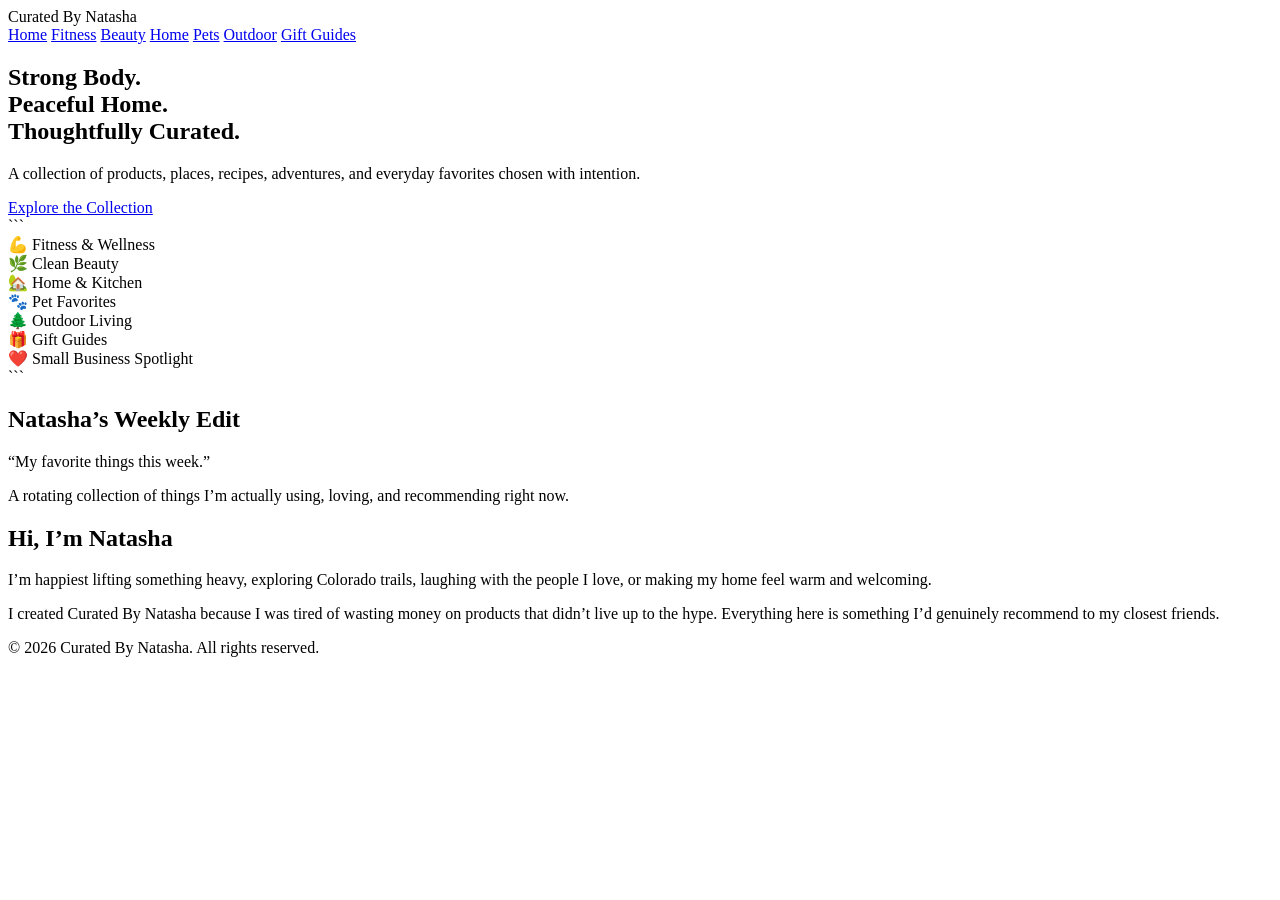
==== index.html @ b020c721 "Add Homepage" ====
<!DOCTYPE html>

<html lang="en">
<head>
  <meta charset="UTF-8" />
  <meta name="viewport" content="width=device-width, initial-scale=1.0" />
  <title>Curated By Natasha</title>
  <link rel="stylesheet" href="style.css" />

  <!-- Fonts -->

  <link href="https://fonts.googleapis.com/css2?family=Playfair+Display:wght@500;600;700&family=Inter:wght@300;400;500;600&display=swap" rel="stylesheet">
</head>

<body>

  <!-- NAV -->

  <header class="nav">
    <div class="logo">Curated By Natasha</div>
    <nav>
      <a href="#">Home</a>
      <a href="#">Fitness</a>
      <a href="#">Beauty</a>
      <a href="#">Home</a>
      <a href="#">Pets</a>
      <a href="#">Outdoor</a>
      <a href="#">Gift Guides</a>
    </nav>
  </header>

  <!-- HERO -->

  <section class="hero">
    <h1>Strong Body.<br>Peaceful Home.<br>Thoughtfully Curated.</h1>
    <p>
      A collection of products, places, recipes, adventures, and everyday favorites chosen with intention.
    </p>
    <a class="btn" href="#categories">Explore the Collection</a>
  </section>

  <!-- CATEGORIES -->

  <section class="categories" id="categories">

```
<div class="card">💪 Fitness & Wellness</div>
<div class="card">🌿 Clean Beauty</div>
<div class="card">🏡 Home & Kitchen</div>
<div class="card">🐾 Pet Favorites</div>
<div class="card">🌲 Outdoor Living</div>
<div class="card">🎁 Gift Guides</div>
<div class="card">❤️ Small Business Spotlight</div>
```

  </section>

  <!-- WEEKLY EDIT -->

  <section class="weekly">
    <h2>Natasha’s Weekly Edit</h2>
    <p class="quote">“My favorite things this week.”</p>
    <p>
      A rotating collection of things I’m actually using, loving, and recommending right now.
    </p>
  </section>

  <!-- ABOUT -->

  <section class="about">
    <h2>Hi, I’m Natasha</h2>
    <p>
      I’m happiest lifting something heavy, exploring Colorado trails, laughing with the people I love,
      or making my home feel warm and welcoming.
    </p>
    <p>
      I created Curated By Natasha because I was tired of wasting money on products that didn’t live up to the hype.
      Everything here is something I’d genuinely recommend to my closest friends.
    </p>
  </section>

  <!-- FOOTER -->

  <footer>
    <p>© 2026 Curated By Natasha. All rights reserved.</p>
  </footer>

</body>
</html>
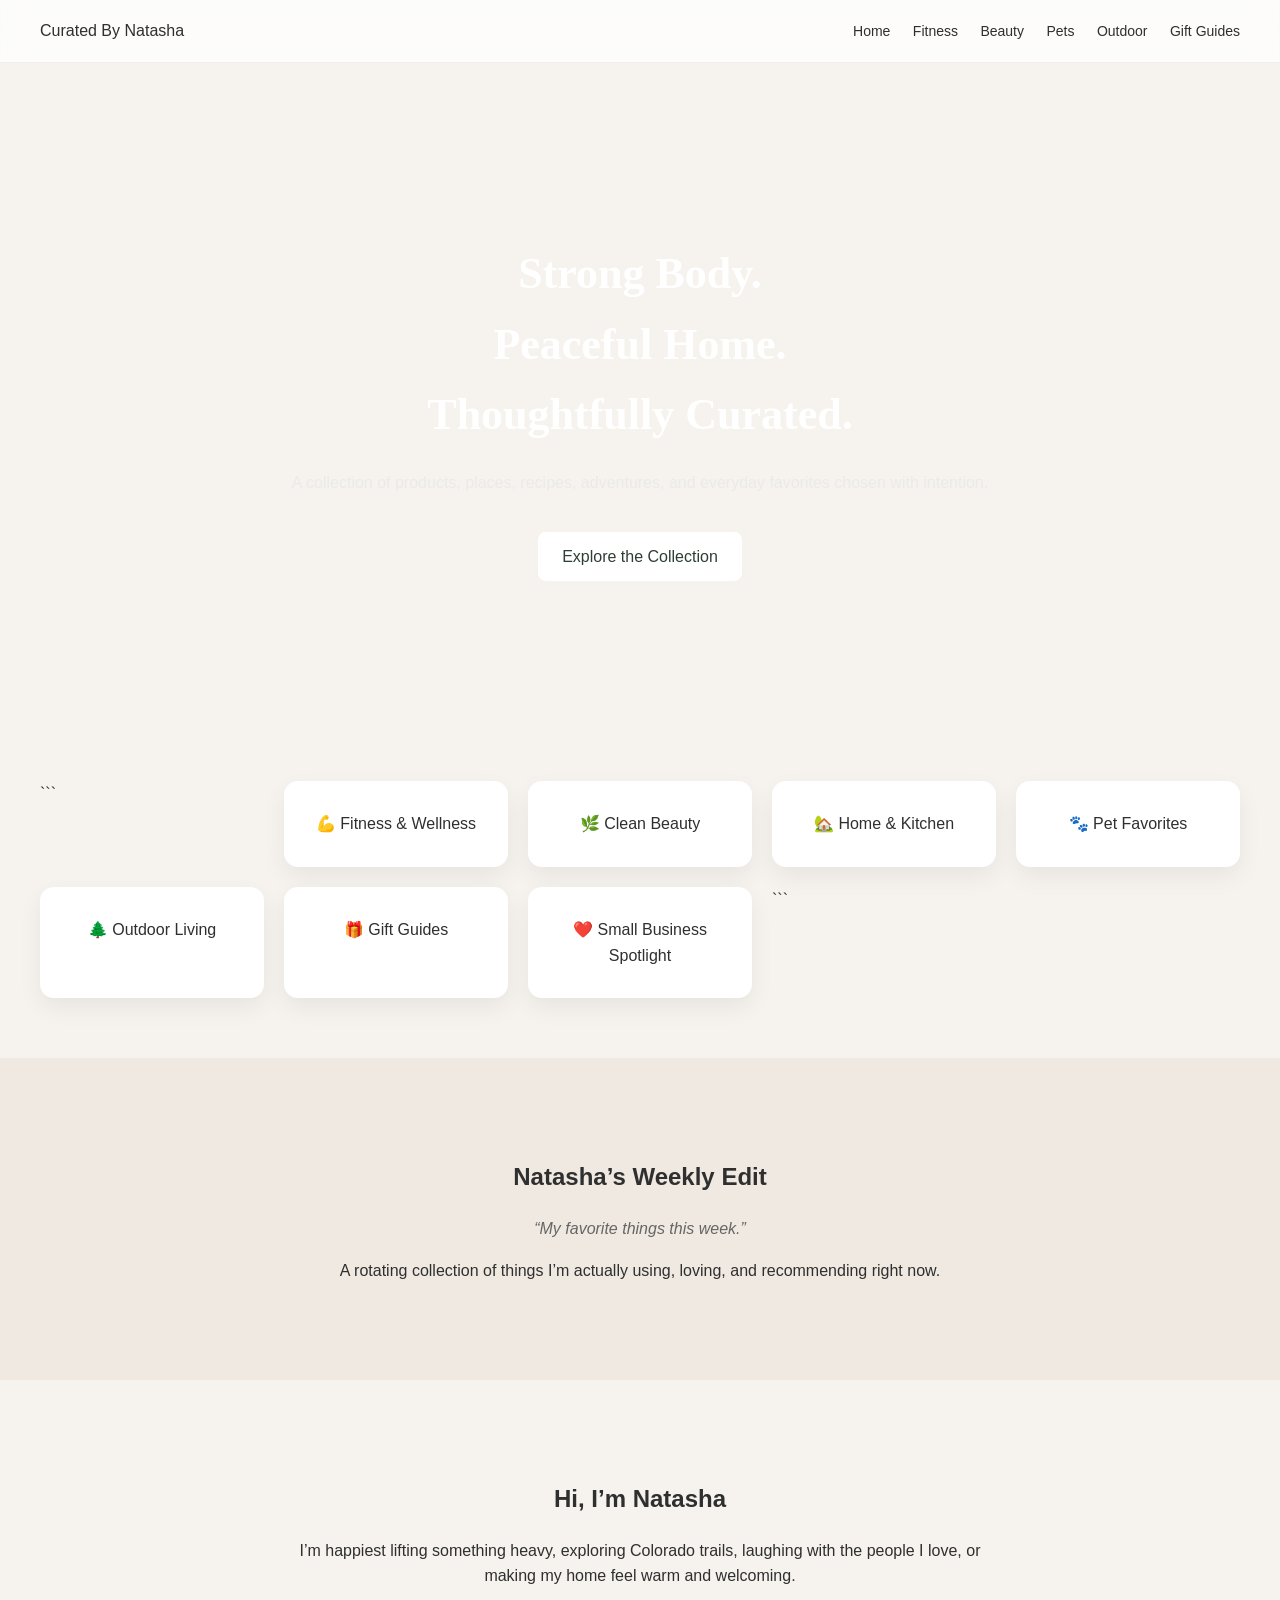
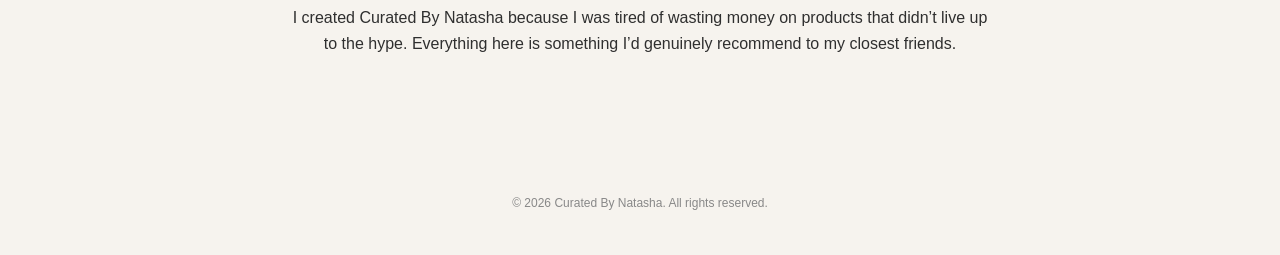
==== commit f02c0206: "Fix duplicate Home link in navigation" ====
--- a/index.html
+++ b/index.html
@@ -22,12 +22,12 @@
       <a href="#">Home</a>
       <a href="#">Fitness</a>
       <a href="#">Beauty</a>
-      <a href="#">Home</a>
-      <a href="#">Pets</a>
+          <a href="#">Pets</a>
       <a href="#">Outdoor</a>
       <a href="#">Gift Guides</a>
     </nav>
   </header>
+
 
   <!-- HERO -->
 
--- a/style.css
+++ b/style.css
@@ -0,0 +1,220 @@
+/* GLOBAL */
+body {
+margin: 0;
+font-family: "Inter", sans-serif;
+color: #2f2f2f;
+line-height: 1.6;
+
+/* soft luxury background */
+background: #f6f3ee;
+}
+
+/* NAV (STICKY + TRANSPARENT) */
+.nav {
+display: flex;
+justify-content: space-between;
+align-items: center;
+padding: 18px 40px;
+
+position: sticky;
+top: 0;
+z-index: 100;
+
+background: rgba(255,255,255,0.7);
+backdrop-filter: blur(12px);
+
+border-bottom: 1px solid rgba(0,0,0,0.05);
+}
+
+.logo {
+display: flex;
+align-items: center;
+gap: 10px;
+}
+
+.logo-mark {
+width: 36px;
+height: 36px;
+border-radius: 50%;
+background: #2f3e34;
+color: white;
+display: flex;
+align-items: center;
+justify-content: center;
+font-size: 12px;
+font-weight: bold;
+}
+
+.logo-text {
+font-family: "Playfair Display", serif;
+font-size: 18px;
+font-weight: 600;
+}
+
+.nav nav a {
+margin-left: 18px;
+text-decoration: none;
+color: #2f2f2f;
+font-size: 14px;
+}
+
+/* HERO (BACKGROUND IMAGE) */
+.hero {
+position: relative;
+text-align: center;
+padding: 140px 20px;
+color: white;
+
+/* Colorado mountain image */
+background-image: url("https://images.unsplash.com/photo-1501785888041-af3ef285b470");
+background-size: cover;
+background-position: center;
+}
+
+.hero-overlay {
+position: absolute;
+inset: 0;
+background: rgba(0,0,0,0.45);
+}
+
+.hero-content {
+position: relative;
+max-width: 800px;
+margin: auto;
+}
+
+.hero h1 {
+font-family: "Playfair Display", serif;
+font-size: 44px;
+margin-bottom: 20px;
+}
+
+.hero p {
+color: #eaeaea;
+}
+
+.btn {
+display: inline-block;
+margin-top: 20px;
+padding: 12px 24px;
+background: #ffffff;
+color: #2f3e34;
+text-decoration: none;
+border-radius: 8px;
+font-weight: 500;
+}
+
+/* CATEGORIES */
+.categories {
+display: grid;
+grid-template-columns: repeat(auto-fit, minmax(220px, 1fr));
+gap: 20px;
+padding: 60px 40px;
+}
+
+.card {
+background: white;
+padding: 30px;
+text-align: center;
+border-radius: 14px;
+box-shadow: 0 10px 25px rgba(0,0,0,0.06);
+font-weight: 500;
+
+/* hover animation */
+transition: all 0.3s ease;
+cursor: pointer;
+}
+
+.card:hover {
+transform: translateY(-6px);
+box-shadow: 0 18px 35px rgba(0,0,0,0.12);
+}
+
+/* FEATURED SECTION */
+.featured {
+padding: 80px 40px;
+text-align: center;
+}
+
+.featured h2 {
+font-family: "Playfair Display", serif;
+font-size: 32px;
+}
+
+.subtext {
+color: #777;
+margin-bottom: 40px;
+}
+
+.grid {
+display: grid;
+grid-template-columns: repeat(auto-fit, minmax(240px, 1fr));
+gap: 25px;
+}
+
+.post {
+background: white;
+border-radius: 14px;
+overflow: hidden;
+box-shadow: 0 10px 25px rgba(0,0,0,0.06);
+transition: 0.3s ease;
+}
+
+.post:hover {
+transform: translateY(-6px);
+}
+
+.img {
+height: 180px;
+background-size: cover;
+background-position: center;
+}
+
+.img1 {
+background-image: url("https://images.unsplash.com/photo-1517836357463-d25dfeac3438");
+}
+
+.img2 {
+background-image: url("https://images.unsplash.com/photo-1556228578-0d85b1a4d571");
+}
+
+.img3 {
+background-image: url("https://images.unsplash.com/photo-1505693416388-ac5ce068fe85");
+}
+
+.post h3 {
+margin: 15px;
+}
+
+.post p {
+margin: 0 15px 20px;
+color: #666;
+}
+
+/* WEEKLY EDIT */
+.weekly {
+text-align: center;
+padding: 80px 20px;
+background: #efe9e1;
+}
+
+.quote {
+font-style: italic;
+color: #666;
+}
+
+/* ABOUT */
+.about {
+max-width: 700px;
+margin: auto;
+padding: 80px 20px;
+text-align: center;
+}
+
+/* FOOTER */
+footer {
+text-align: center;
+padding: 30px;
+font-size: 12px;
+color: #888;
+}
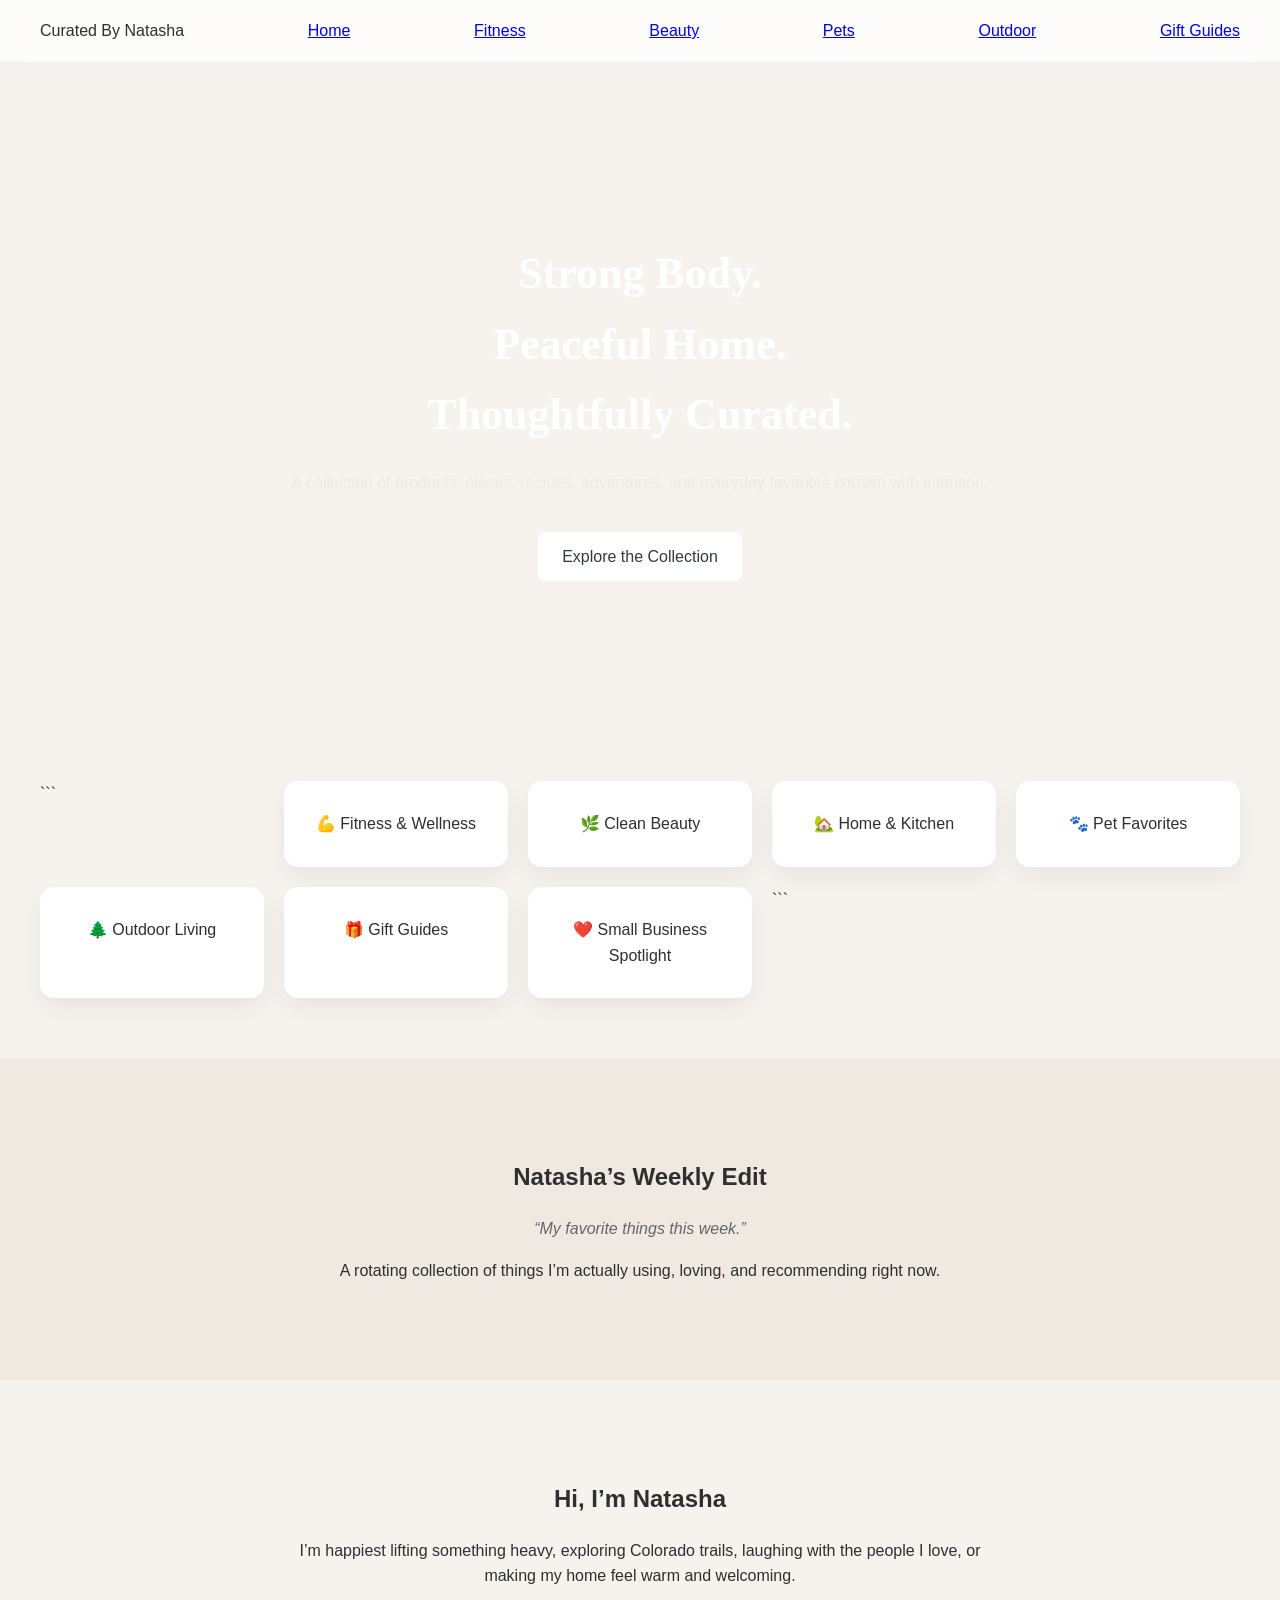
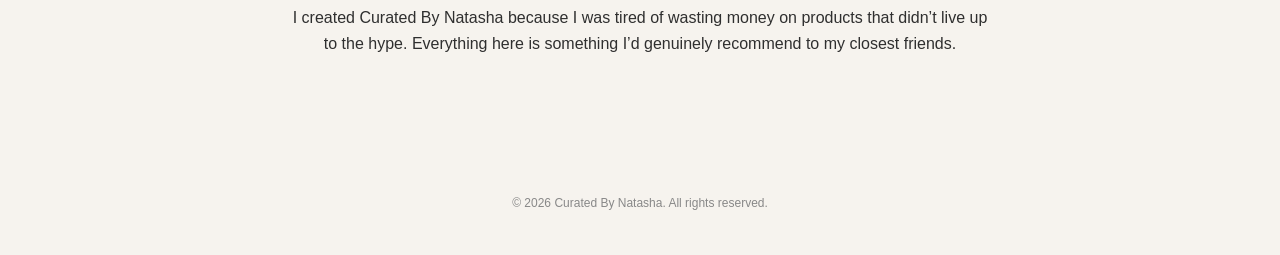
==== commit 9e21074f: "Update navigation links in index.html" ====
--- a/index.html
+++ b/index.html
@@ -18,16 +18,13 @@
 
   <header class="nav">
     <div class="logo">Curated By Natasha</div>
-    <nav>
-      <a href="#">Home</a>
-      <a href="#">Fitness</a>
-      <a href="#">Beauty</a>
-          <a href="#">Pets</a>
-      <a href="#">Outdoor</a>
-      <a href="#">Gift Guides</a>
-    </nav>
+<a href="index.html">Home</a>
+<a href="fitness.html">Fitness</a>
+<a href="beauty.html">Beauty</a>
+<a href="pets.html">Pets</a>
+<a href="outdoor.html">Outdoor</a>
+<a href="gift-guides.html">Gift Guides</a>
   </header>
-
 
   <!-- HERO -->
 
--- a/style.css
+++ b/style.css
@@ -218,3 +218,34 @@
 font-size: 12px;
 color: #888;
 }
+/* PAGE HERO */
+.page-hero {
+text-align: center;
+padding: 80px 20px;
+background: #f3f1ec;
+}
+
+.page-hero h1 {
+font-family: "Playfair Display", serif;
+font-size: 40px;
+}
+
+/* PAGE GRID */
+.grid-page {
+display: grid;
+grid-template-columns: repeat(auto-fit, minmax(240px, 1fr));
+gap: 20px;
+padding: 60px 40px;
+}
+
+.post-card {
+background: white;
+padding: 25px;
+border-radius: 12px;
+box-shadow: 0 8px 20px rgba(0,0,0,0.06);
+transition: 0.3s ease;
+}
+
+.post-card:hover {
+transform: translateY(-5px);
+}
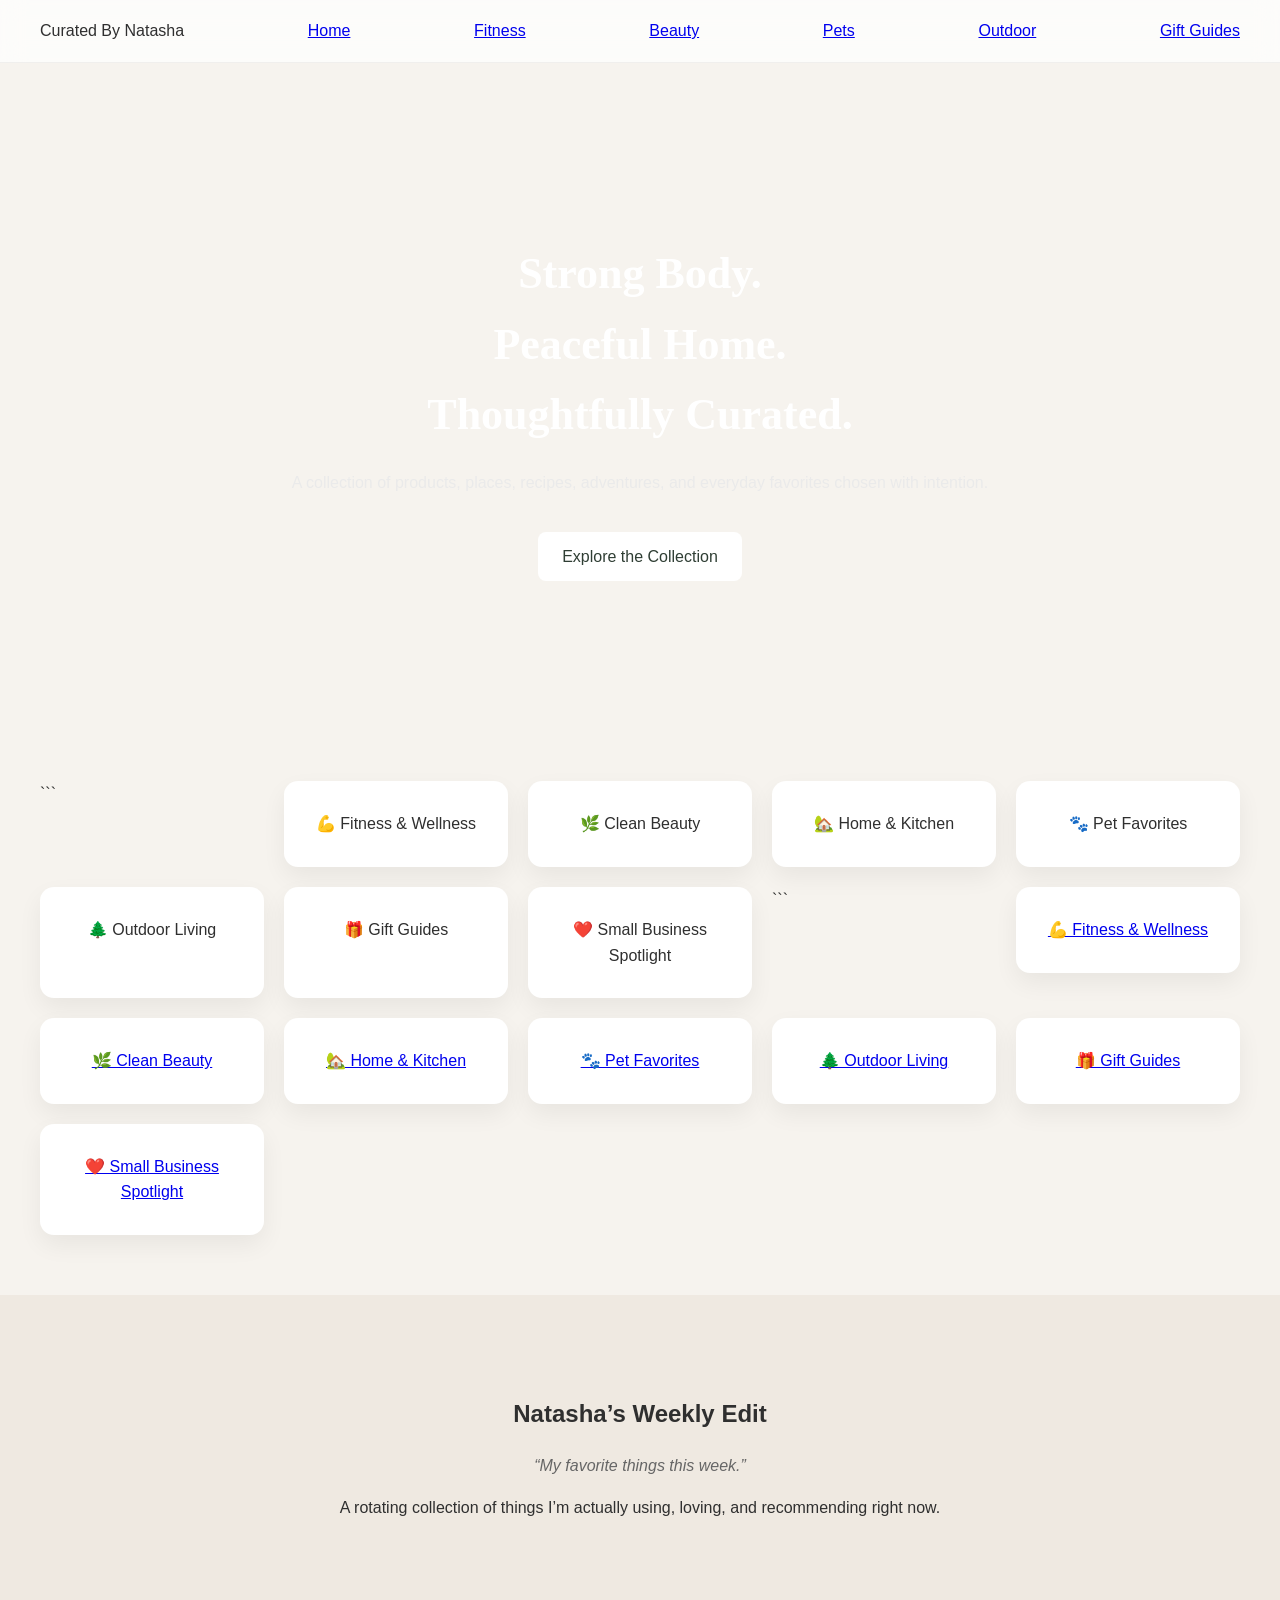
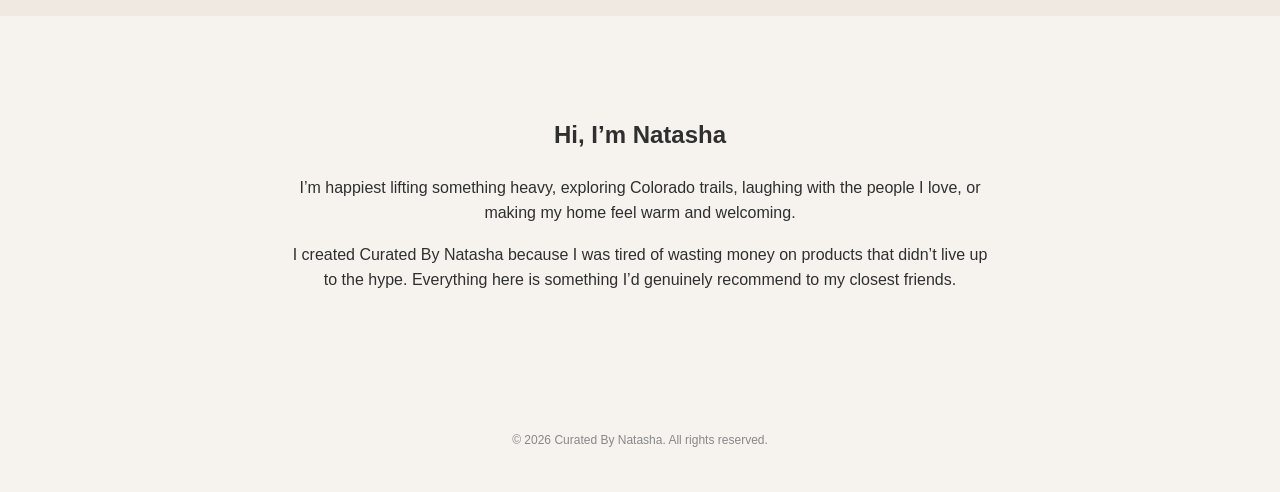
==== commit e20f461a: "Add links to various categories in index.html" ====
--- a/index.html
+++ b/index.html
@@ -49,7 +49,33 @@
 <div class="card">🎁 Gift Guides</div>
 <div class="card">❤️ Small Business Spotlight</div>
 ```
+<a href="fitness.html" class="card-link">
+  <div class="card">💪 Fitness & Wellness</div>
+</a>
 
+<a href="https://your-link-beauty.com" class="card-link">
+  <div class="card">🌿 Clean Beauty</div>
+</a>
+
+<a href="https://your-link-home.com" class="card-link">
+  <div class="card">🏡 Home & Kitchen</div>
+</a>
+
+<a href="https://your-link-pets.com" class="card-link">
+  <div class="card">🐾 Pet Favorites</div>
+</a>
+
+<a href="https://your-link-outdoor.com" class="card-link">
+  <div class="card">🌲 Outdoor Living</div>
+</a>
+
+<a href="https://your-link-gifts.com" class="card-link">
+  <div class="card">🎁 Gift Guides</div>
+</a>
+
+<a href="https://your-link-smallbiz.com" class="card-link">
+  <div class="card">❤️ Small Business Spotlight</div>
+</a>
   </section>
 
   <!-- WEEKLY EDIT -->
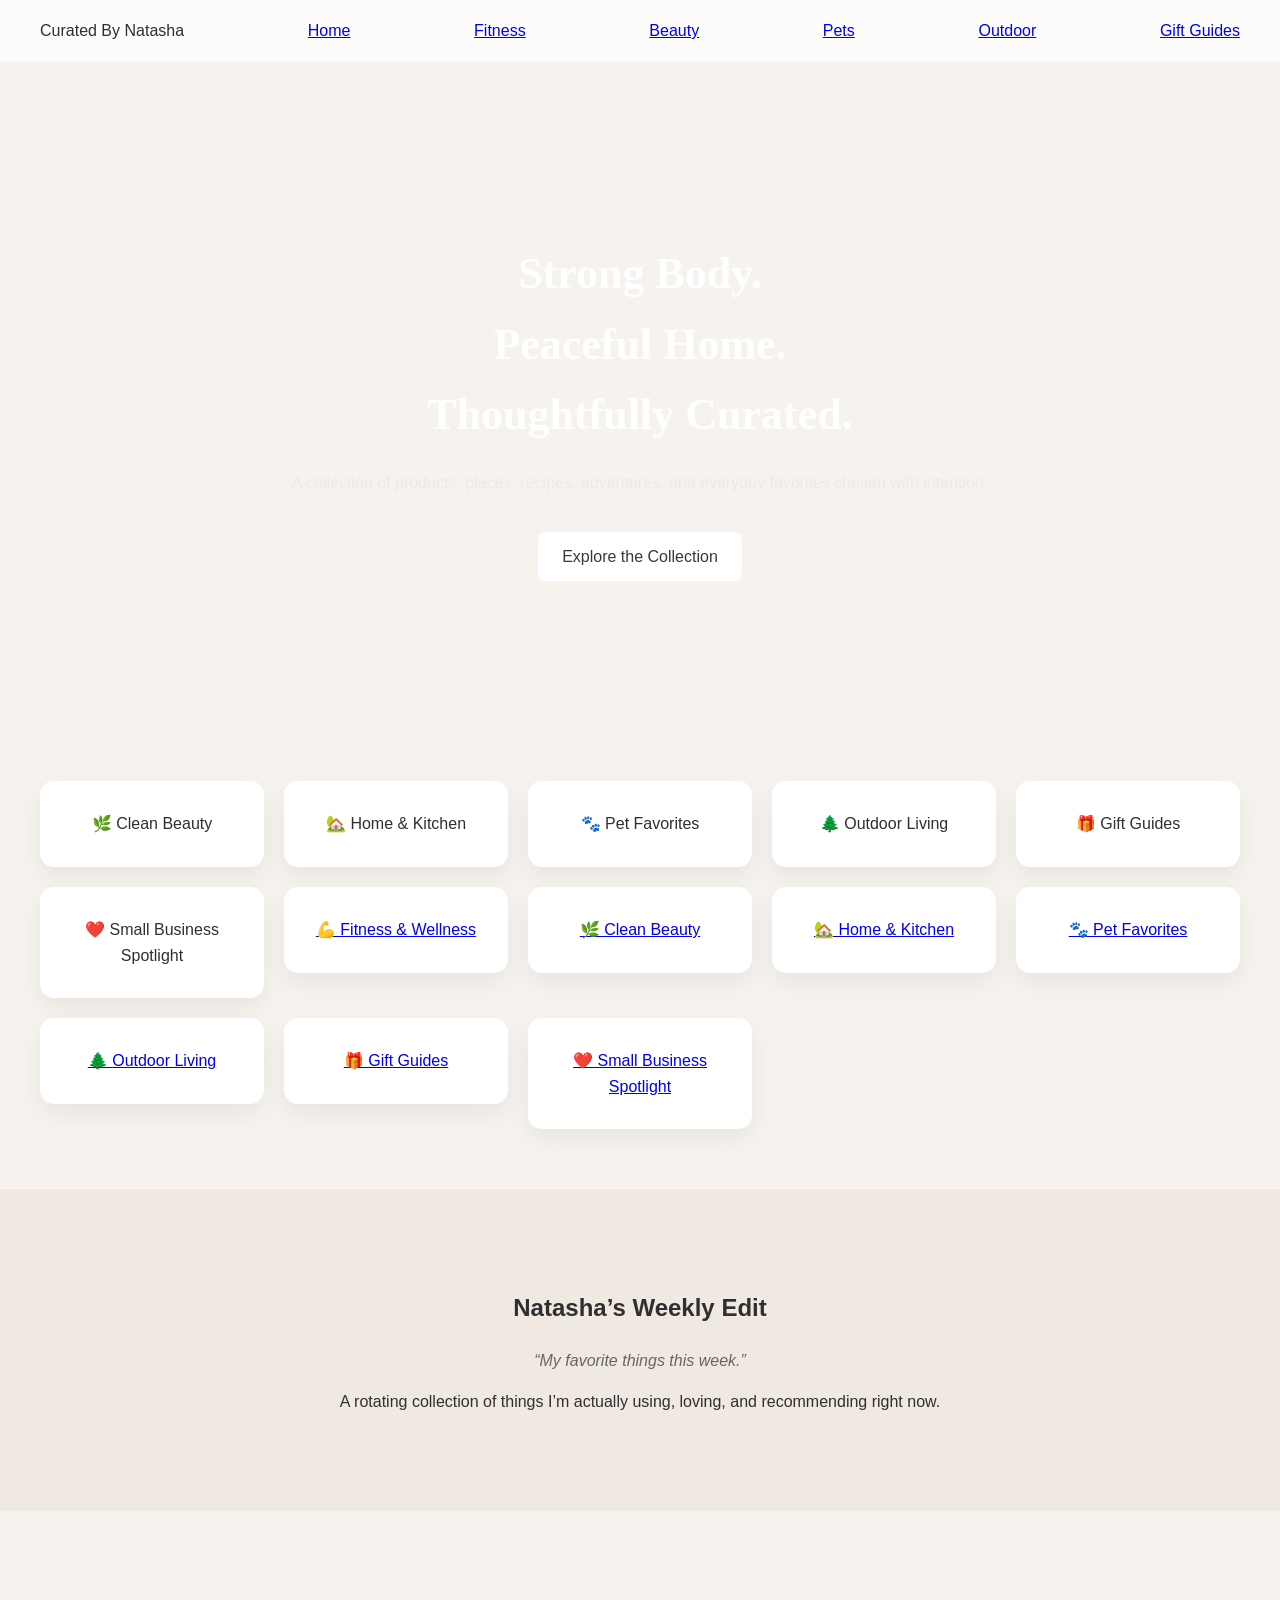
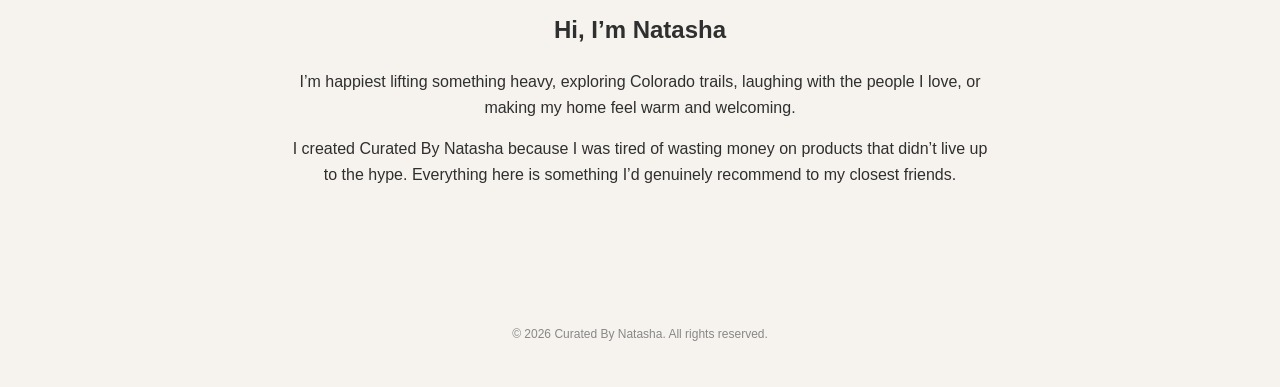
==== commit 2560a10f: "Remove commented Fitness & Wellness card Removed commented-out Fitness & Wellness card from categori" ====
--- a/index.html
+++ b/index.html
@@ -39,16 +39,13 @@
   <!-- CATEGORIES -->
 
   <section class="categories" id="categories">
-
-```
-<div class="card">💪 Fitness & Wellness</div>
+<!--<div class="card">💪 Fitness & Wellness</div>-->
 <div class="card">🌿 Clean Beauty</div>
 <div class="card">🏡 Home & Kitchen</div>
 <div class="card">🐾 Pet Favorites</div>
 <div class="card">🌲 Outdoor Living</div>
 <div class="card">🎁 Gift Guides</div>
 <div class="card">❤️ Small Business Spotlight</div>
-```
 <a href="fitness.html" class="card-link">
   <div class="card">💪 Fitness & Wellness</div>
 </a>
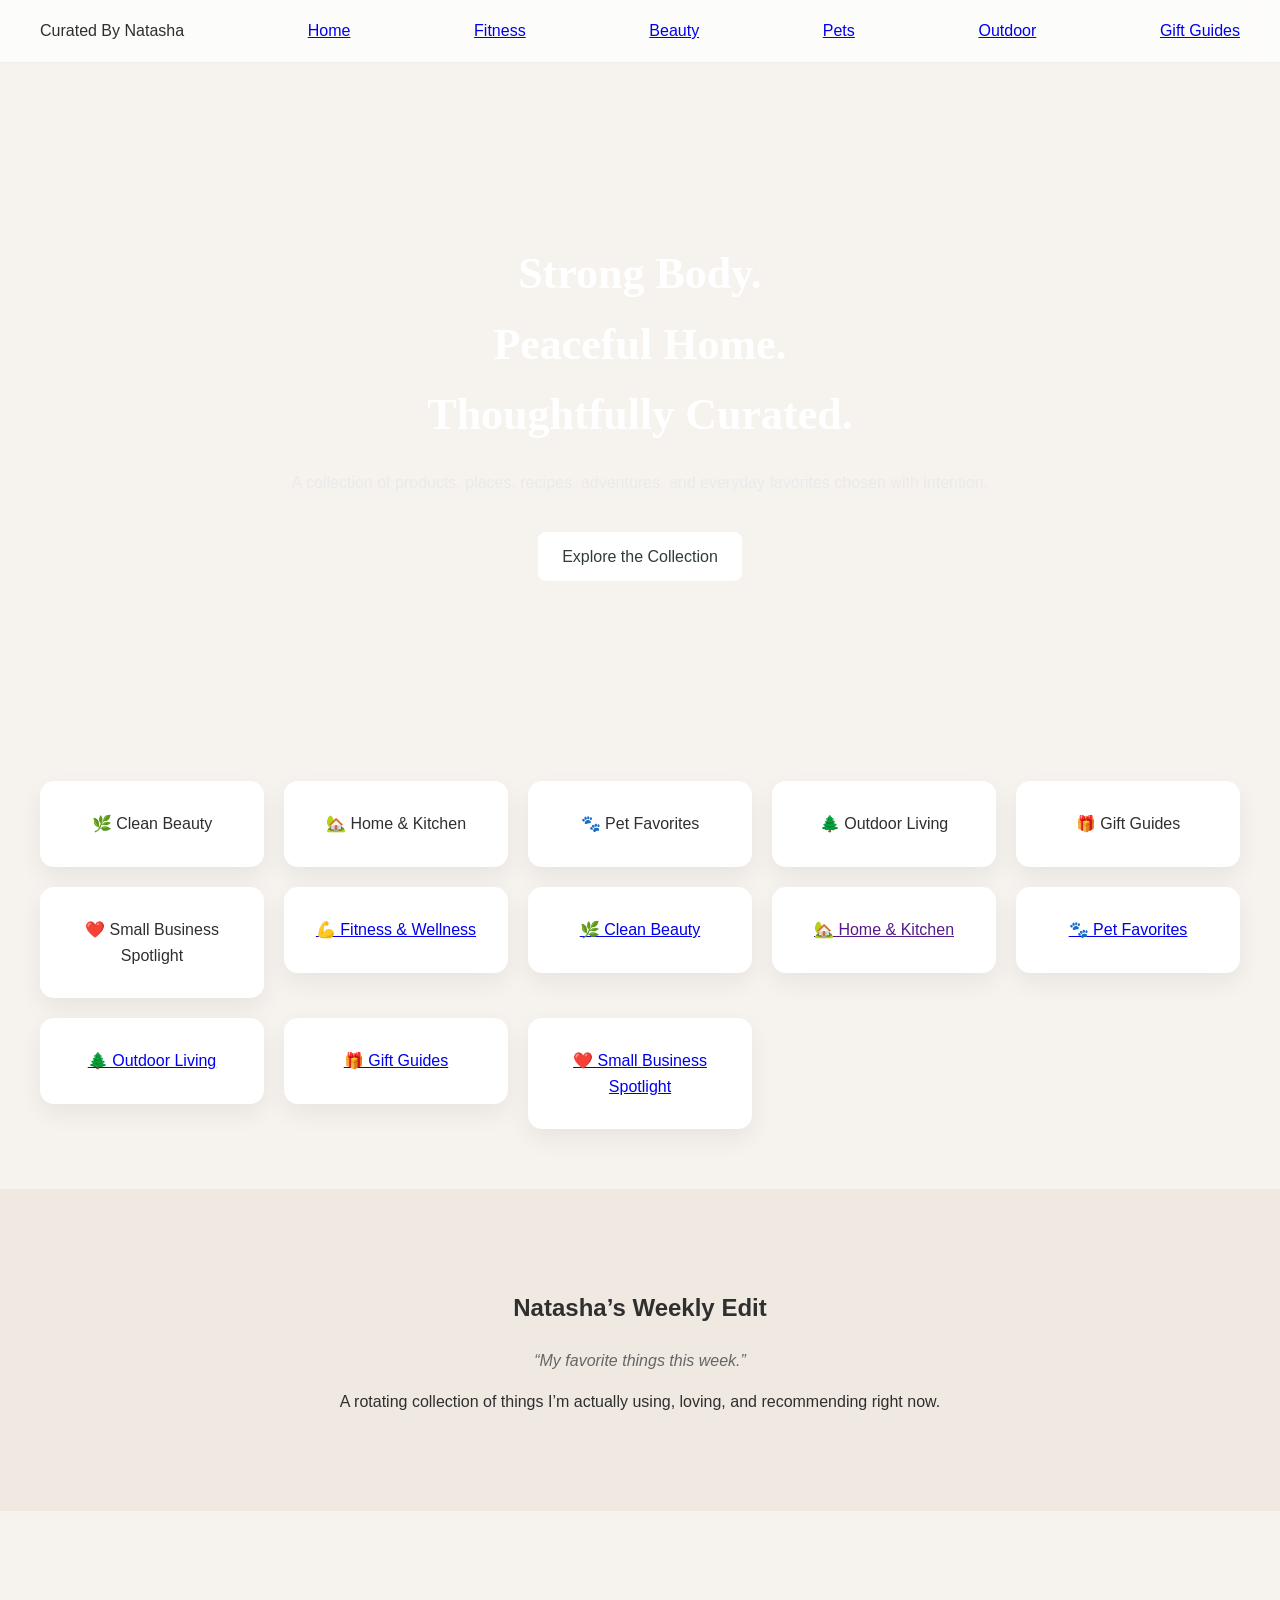
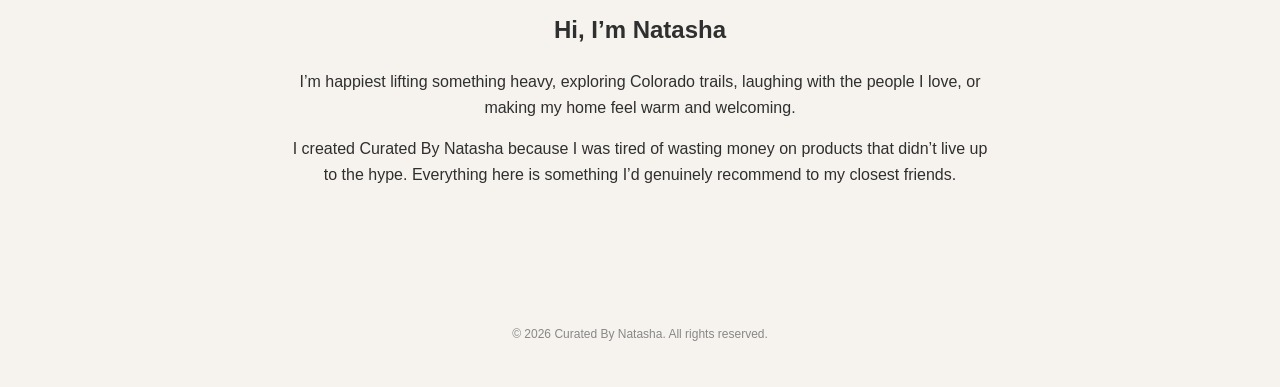
==== commit 4c20f6cf: "Fix links in index.html for various sections Updated links for beauty, home, outdoor, and gift guide" ====
--- a/index.html
+++ b/index.html
@@ -50,11 +50,11 @@
   <div class="card">💪 Fitness & Wellness</div>
 </a>
 
-<a href="https://your-link-beauty.com" class="card-link">
+<a href="beauty.html" class="card-link">
   <div class="card">🌿 Clean Beauty</div>
 </a>
 
-<a href="https://your-link-home.com" class="card-link">
+<a href="" class="card-link">
   <div class="card">🏡 Home & Kitchen</div>
 </a>
 
@@ -62,11 +62,11 @@
   <div class="card">🐾 Pet Favorites</div>
 </a>
 
-<a href="https://your-link-outdoor.com" class="card-link">
+<a href="outdoor.html" class="card-link">
   <div class="card">🌲 Outdoor Living</div>
 </a>
 
-<a href="https://your-link-gifts.com" class="card-link">
+<a href="gift-guides.html" class="card-link">
   <div class="card">🎁 Gift Guides</div>
 </a>
 
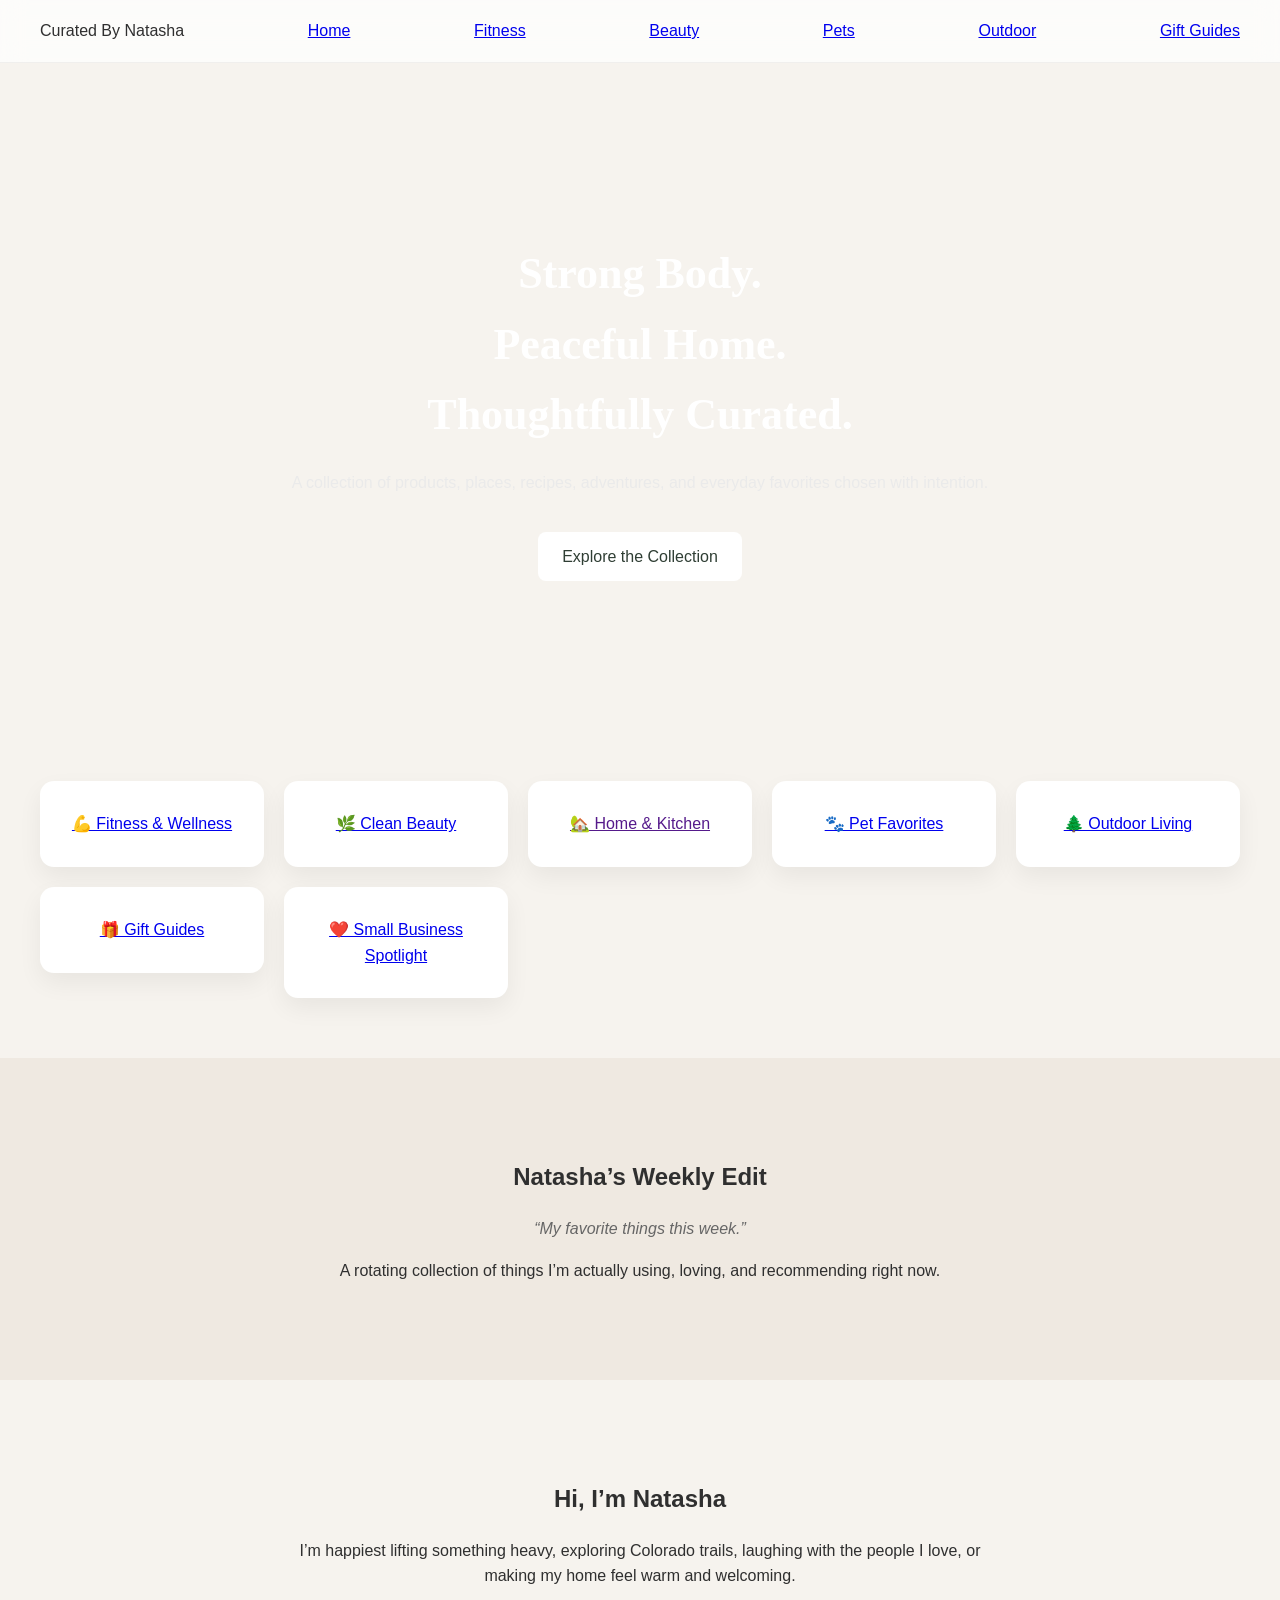
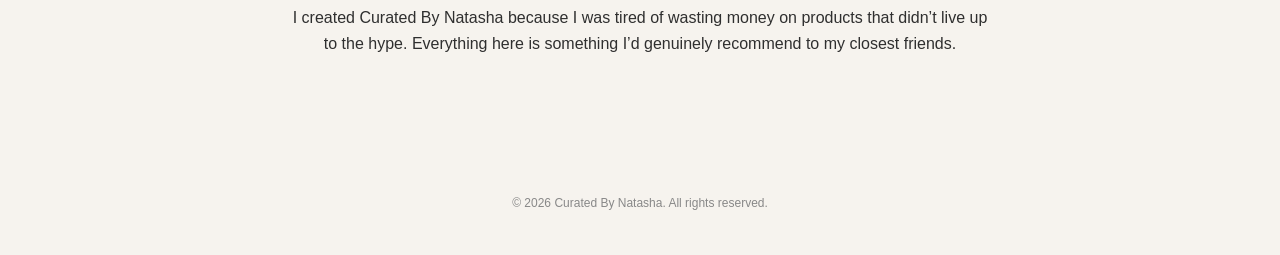
==== commit 85419cc3: "Restore and add category cards in index.html Restored and added category cards for Clean Beauty, Hom" ====
--- a/index.html
+++ b/index.html
@@ -39,13 +39,13 @@
   <!-- CATEGORIES -->
 
   <section class="categories" id="categories">
-<!--<div class="card">💪 Fitness & Wellness</div>-->
+<!--<div class="card">💪 Fitness & Wellness</div>
 <div class="card">🌿 Clean Beauty</div>
 <div class="card">🏡 Home & Kitchen</div>
 <div class="card">🐾 Pet Favorites</div>
 <div class="card">🌲 Outdoor Living</div>
 <div class="card">🎁 Gift Guides</div>
-<div class="card">❤️ Small Business Spotlight</div>
+<div class="card">❤️ Small Business Spotlight</div>-->
 <a href="fitness.html" class="card-link">
   <div class="card">💪 Fitness & Wellness</div>
 </a>
@@ -58,7 +58,7 @@
   <div class="card">🏡 Home & Kitchen</div>
 </a>
 
-<a href="https://your-link-pets.com" class="card-link">
+<a href="pets.html" class="card-link">
   <div class="card">🐾 Pet Favorites</div>
 </a>
 
